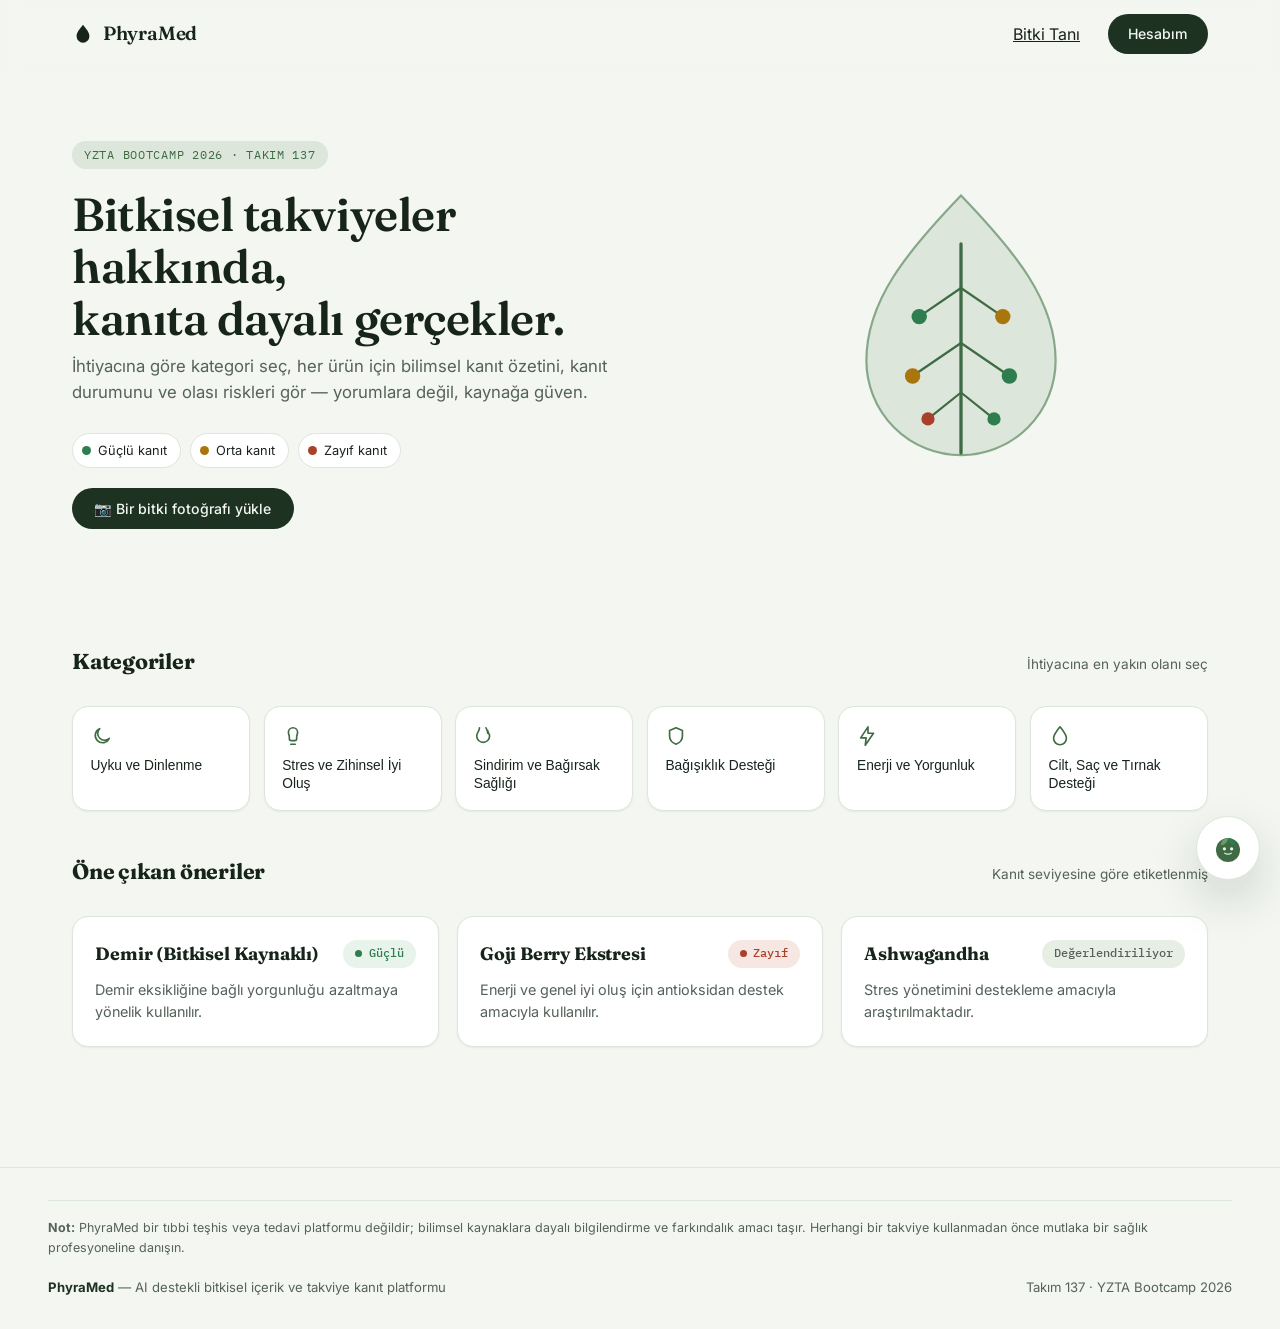
==== index.html @ 77bc9bb5 "Add files via upload" ====
<!doctype html>
<html lang="tr">
<head>
  <meta charset="UTF-8" />
  <meta name="viewport" content="width=device-width, initial-scale=1.0" />
  <meta name="description" content="PhyraMed — bitkisel takviyeler için bilimsel kanıt özeti, kanıt durumu ve risk bilgisiyle güvenilir öneriler." />
  <title>PhyraMed — Kanıta Dayalı Bitkisel Takviye Rehberi</title>
  <link rel="icon" href="data:image/svg+xml,%3Csvg xmlns='http://www.w3.org/2000/svg' viewBox='0 0 24 24'%3E%3Cpath fill='%2329442E' d='M12 2C8 7 5 10.5 5 14.5A7 7 0 0 0 19 14.5C19 10.5 16 7 12 2z'/%3E%3C/svg%3E" />
  <link rel="preconnect" href="https://fonts.googleapis.com" />
  <link href="https://fonts.googleapis.com/css2?family=Fraunces:opsz,wght@9..144,500;9..144,600;9..144,700&family=Inter:wght@400;500;600&family=IBM+Plex+Mono:wght@400;500&display=swap" rel="stylesheet" />
  <link rel="stylesheet" href="css/style.css" />
  <script src="js/data.js" defer></script>
  <script src="js/api.js" defer></script>
  <script src="js/main.js" defer></script>
</head>
<body data-home="index.html" data-profil="pages/profil.html" data-tani="pages/gorsel-tanima.html">

  <!-- İçerik js/main.js tarafından enjekte ediliyor (bkz. navHTML) -->
  <header class="navbar"></header>

  <main class="page">

    <section class="hero">
      <div>
        <span class="eyebrow">YZTA Bootcamp 2026 · Takım 137</span>
        <h1>Bitkisel takviyeler hakkında,<br>kanıta dayalı gerçekler.</h1>
        <p class="lede">
          İhtiyacına göre kategori seç, her ürün için bilimsel kanıt özetini,
          kanıt durumunu ve olası riskleri gör — yorumlara değil, kaynağa güven.
        </p>
        <div class="legend" aria-label="Kanıt seviyesi açıklaması">
          <span class="legend-chip"><span class="legend-dot" style="background:var(--evidence-strong)"></span>Güçlü kanıt</span>
          <span class="legend-chip"><span class="legend-dot" style="background:var(--evidence-middle)"></span>Orta kanıt</span>
          <span class="legend-chip"><span class="legend-dot" style="background:var(--evidence-weak)"></span>Zayıf kanıt</span>
        </div>
        <p style="margin-top:1.25rem;">
          <a href="pages/gorsel-tanima.html" class="btn-primary" style="display:inline-flex;text-decoration:none;">
            📷 Bir bitki fotoğrafı yükle
          </a>
        </p>
      </div>

      <div class="hero-art" aria-hidden="true">
        <!-- İmza görsel: yaprak + moleküler damar deseni -->
        <svg viewBox="0 0 320 320" fill="none">
          <path d="M160 26C110 78 74 122 74 176a86 86 0 0 0 172 0c0-54-36-98-86-150z"
                fill="var(--forest-100)" stroke="var(--forest-300)" stroke-width="2"/>
          <path d="M160 70v190" stroke="var(--forest-500)" stroke-width="3" stroke-linecap="round"/>
          <path d="M160 110l-38 26M160 110l38 26M160 160l-44 30M160 160l44 30M160 205l-30 24M160 205l30 24"
                stroke="var(--forest-500)" stroke-width="2" stroke-linecap="round"/>
          <circle cx="122" cy="136" r="7" fill="var(--evidence-strong)"/>
          <circle cx="198" cy="136" r="7" fill="var(--evidence-middle)"/>
          <circle cx="116" cy="190" r="7" fill="var(--evidence-middle)"/>
          <circle cx="204" cy="190" r="7" fill="var(--evidence-strong)"/>
          <circle cx="130" cy="229" r="6" fill="var(--evidence-weak)"/>
          <circle cx="190" cy="229" r="6" fill="var(--evidence-strong)"/>
        </svg>
      </div>
    </section>

    <section class="section">
      <div class="section-head">
        <h2>Kategoriler</h2>
        <span class="hint">İhtiyacına en yakın olanı seç</span>
      </div>
      <div class="grid categories" id="category-grid"></div>
    </section>

    <section class="section">
      <div class="section-head">
        <h2>Öne çıkan öneriler</h2>
        <span class="hint">Kanıt seviyesine göre etiketlenmiş</span>
      </div>
      <div class="grid products" id="product-grid"></div>
    </section>

  </main>

  <footer class="site-footer"></footer>

  <div class="chatbot-wrap"></div>

  <script>
    // data.js ve main.js "defer" ile <head>'te yüklendiği için parser
    // burayı okuduğu an henüz çalışmamış olabilirler — DOMContentLoaded'ı
    // bekleyerek her ikisinin de hazır olduğundan emin oluyoruz.
    document.addEventListener("DOMContentLoaded", () => {
      const catGrid = document.getElementById("category-grid");
      const prodGrid = document.getElementById("product-grid");

      // 1) Önce iskelet (skeleton) göster — fetch() süresince kullanıcı boş
      //    ekran değil, bu placeholder'ları görecek.
      PhyraMed.renderSkeletons(catGrid, 6, "skeleton-category");
      PhyraMed.renderSkeletons(prodGrid, 2, "skeleton-product");

      // 2) Gerçek API'yi dene; ulaşılamazsa PhyraMed.fetchCategories/
      //    fetchProducts (js/api.js) otomatik olarak mock veriye döner —
      //    bu yüzden burada ayrıca try/catch veya setTimeout yok.
      init();

      async function init() {
        const categories = await PhyraMed.fetchCategories();
        let activeCategory = null;

        catGrid.innerHTML = "";
        categories.forEach((c) => {
          const btn = document.createElement("button");
          btn.className = "card category";
          btn.dataset.categoryId = c.id;
          btn.innerHTML = `
            <svg width="22" height="22" viewBox="0 0 24 24" fill="none" stroke="currentColor" stroke-width="1.8" stroke-linecap="round" stroke-linejoin="round">${c.icon}</svg>
            <span>${PhyraMed.escapeHTML(c.name)}</span>
          `;
          btn.addEventListener("click", () => {
            // Aynı kategoriye tekrar tıklanırsa filtreyi kaldır (tümünü göster).
            activeCategory = activeCategory === c.id ? null : c.id;
            [...catGrid.children].forEach((el) =>
              el.classList.toggle("active", Number(el.dataset.categoryId) === activeCategory)
            );
            renderProducts(activeCategory);
          });
          catGrid.appendChild(btn);
        });

        renderProducts(null);

        async function renderProducts(categoryId) {
          PhyraMed.renderSkeletons(prodGrid, 2, "skeleton-product");
          const list = await PhyraMed.fetchProducts(categoryId);

          prodGrid.innerHTML = "";

          if (list.length === 0) {
            prodGrid.innerHTML = `
              <p style="grid-column:1/-1;color:var(--muted);font-size:0.9rem;">
                Bu kategoride henüz ürün eklenmedi. Veri ekibi çalışmalarını sürdürüyor.
              </p>
            `;
            return;
          }

          list.forEach((p) => {
            const a = document.createElement("a");
            a.className = "card product";
            a.href = `pages/urun.html?id=${encodeURIComponent(p.id)}`;
            a.innerHTML = `
              <div class="card-top">
                <h3>${PhyraMed.escapeHTML(p.name)}</h3>
                <span class="evidence-badge evidence-${PhyraMed.escapeHTML(PhyraMed.evidenceClassName(p.evidence_level))}">${PhyraMed.escapeHTML(PhyraMed.evidenceBadgeText(p.evidence_level))}</span>
              </div>
              <p class="desc">${PhyraMed.escapeHTML(p.usage_purpose)}</p>
            `;
            prodGrid.appendChild(a);
          });
        }
      }
    });
  </script>
</body>
</html>
---- css/style.css ----
/* =========================================================
   PhyraMed — Tasarım Sistemi
   Tek kaynak: renkleri/fontları değiştirmek istersen sadece
   buradaki :root değişkenlerini güncelle.
   ========================================================= */
:root {
  /* Zemin: soğuk, hafif yeşile çalan kağıt tonu */
  --paper: #F3F6F1;
  --paper-dim: #E7EEE3;
  --surface: #FFFFFF;

  /* Marka yeşili — koyudan açığa */
  --forest-900: #16241A;
  --forest-800: #1E3222;
  --forest-700: #29442E;
  --forest-500: #3F6B44;
  --forest-300: #86A788;
  --forest-100: #DCE6DA;

  --ink: #1A211B;
  --muted: #55625A;

  /* Kanıt seviyesi kodlaması — sitenin bilimsel omurgası */
  --evidence-strong: #2E7D4F;
  --evidence-strong-bg: #E7F3EB;
  --evidence-middle: #A9760E;
  --evidence-middle-bg: #FBF1DD;
  --evidence-weak: #A8402B;
  --evidence-weak-bg: #F7E7E3;

  --font-display: "Fraunces", "Source Serif 4", Georgia, serif;
  --font-body: "Inter", system-ui, sans-serif;
  --font-mono: "IBM Plex Mono", monospace;

  --radius-card: 1rem;
  --radius-sm: 0.6rem;
  --shadow-sm: 0 1px 2px rgba(22, 36, 26, 0.06);
  --shadow-md: 0 8px 24px rgba(22, 36, 26, 0.08);
  --shadow-lg: 0 20px 48px rgba(22, 36, 26, 0.16);
}

* { box-sizing: border-box; }
html { scroll-behavior: smooth; }

body {
  margin: 0;
  background: var(--paper);
  color: var(--ink);
  font-family: var(--font-body);
  line-height: 1.55;
  -webkit-font-smoothing: antialiased;
}

h1, h2, h3 { font-family: var(--font-display); margin: 0 0 0.5rem; letter-spacing: -0.01em; }
p { margin: 0 0 1rem; color: var(--muted); }
a { color: inherit; }

:focus-visible {
  outline: 2px solid var(--forest-500);
  outline-offset: 3px;
  border-radius: 4px;
}

@media (prefers-reduced-motion: reduce) {
  html { scroll-behavior: auto; }
  *, *::before, *::after {
    animation-duration: 0.01ms !important;
    transition-duration: 0.01ms !important;
  }
}

.container { max-width: 74rem; margin: 0 auto; padding: 0 1.5rem; }

/* ---------- Navbar ---------- */
.navbar {
  position: sticky;
  top: 0;
  z-index: 40;
  background: rgba(243, 246, 241, 0.85);
  backdrop-filter: blur(10px);
  border-bottom: 1px solid transparent;
  transition: border-color 0.25s ease, box-shadow 0.25s ease;
}
.navbar.scrolled {
  border-bottom-color: var(--forest-100);
  box-shadow: var(--shadow-sm);
}
.navbar-inner {
  max-width: 74rem;
  margin: 0 auto;
  padding: 0 1.5rem;
  height: 4.25rem;
  display: flex;
  align-items: center;
  justify-content: space-between;
}
.brand {
  display: flex;
  align-items: center;
  gap: 0.55rem;
  font-family: var(--font-display);
  font-weight: 600;
  font-size: 1.2rem;
  color: var(--forest-900);
  text-decoration: none;
  letter-spacing: -0.01em;
}
.brand svg { flex-shrink: 0; }
.nav-links { display: none; align-items: center; gap: 1.75rem; }
.nav-cta {
  background: var(--forest-800);
  color: var(--paper) !important;
  padding: 0.55rem 1.25rem;
  border-radius: 999px;
  font-size: 0.88rem;
  font-weight: 500;
  text-decoration: none;
  transition: background 0.15s ease, transform 0.15s ease;
}
.nav-cta:hover { background: var(--forest-900); transform: translateY(-1px); }
.menu-btn { display: inline-flex; background: none; border: none; cursor: pointer; padding: 0.5rem; color: var(--forest-900); }
.mobile-menu { display: none; flex-direction: column; gap: 0.25rem; padding: 0 1.5rem 1rem; border-top: 1px solid var(--forest-100); }
.mobile-menu.open { display: flex; padding-top: 0.75rem; }
.mobile-menu a { padding: 0.6rem 0; font-size: 0.92rem; font-weight: 500; color: var(--forest-700); text-decoration: none; }

@media (min-width: 640px) {
  .nav-links { display: flex; }
  .menu-btn { display: none; }
}

/* ---------- Hero ---------- */
main.page { padding: 0 0 4rem; max-width: 74rem; margin: 0 auto; }
.hero {
  display: grid;
  grid-template-columns: 1fr;
  gap: 2.5rem;
  align-items: center;
  padding: 3rem 1.5rem 2.5rem;
}
@media (min-width: 900px) {
  .hero { grid-template-columns: 1.1fr 0.9fr; padding: 4.5rem 1.5rem 3.5rem; }
}
.eyebrow {
  display: inline-flex;
  align-items: center;
  gap: 0.5rem;
  font-family: var(--font-mono);
  font-size: 0.75rem;
  letter-spacing: 0.06em;
  text-transform: uppercase;
  color: var(--forest-500);
  background: var(--forest-100);
  padding: 0.3rem 0.75rem;
  border-radius: 999px;
  margin-bottom: 1.25rem;
}
.hero h1 {
  font-size: 2.1rem;
  line-height: 1.12;
  color: var(--forest-900);
  font-weight: 600;
}
@media (min-width: 640px) { .hero h1 { font-size: 2.9rem; } }
.hero .lede { font-size: 1.05rem; max-width: 34rem; }
.hero-art { display: flex; justify-content: center; }
.hero-art svg { width: 100%; max-width: 22rem; height: auto; }

/* Kanıt seviyesi lejantı — hero altında, içeriğe dayalı gerçek bir imza öğesi */
.legend {
  display: flex;
  flex-wrap: wrap;
  gap: 0.6rem;
  margin-top: 1.75rem;
}
.legend-chip {
  display: flex;
  align-items: center;
  gap: 0.45rem;
  font-size: 0.8rem;
  color: var(--ink);
  background: var(--surface);
  border: 1px solid var(--forest-100);
  border-radius: 999px;
  padding: 0.4rem 0.8rem 0.4rem 0.55rem;
}
.legend-dot { width: 0.55rem; height: 0.55rem; border-radius: 999px; flex-shrink: 0; }

/* ---------- Section ---------- */
.section { padding: 2.75rem 1.5rem 0; }
.section-head { display: flex; align-items: baseline; justify-content: space-between; gap: 1rem; margin-bottom: 1.25rem; }
.section-head h2 { font-size: 1.35rem; color: var(--forest-900); }
.section-head .hint { font-size: 0.85rem; color: var(--muted); }

.grid { display: grid; gap: 0.85rem; grid-template-columns: repeat(2, 1fr); }
@media (min-width: 640px) { .grid { grid-template-columns: repeat(3, 1fr); } }
@media (min-width: 1024px) { .grid.categories { grid-template-columns: repeat(6, 1fr); } }
@media (min-width: 1024px) { .grid.products { grid-template-columns: repeat(3, 1fr); gap: 1.1rem; } }

/* ---------- Cards ---------- */
.card {
  display: block;
  text-align: left;
  background: var(--surface);
  border: 1px solid var(--forest-100);
  border-radius: var(--radius-card);
  padding: 1.1rem;
  cursor: pointer;
  text-decoration: none;
  color: inherit;
  box-shadow: var(--shadow-sm);
  transition: box-shadow 0.2s ease, transform 0.2s ease, border-color 0.2s ease;
}
.card:hover { border-color: var(--forest-300); box-shadow: var(--shadow-md); transform: translateY(-2px); }
.card.category { display: flex; flex-direction: column; gap: 0.6rem; align-items: flex-start; }
.card.category svg { color: var(--forest-500); }
.card.category span { font-size: 0.86rem; font-weight: 500; color: var(--forest-900); line-height: 1.3; }
.card.category.active { border-color: var(--forest-500); background: var(--forest-100); box-shadow: var(--shadow-md); }

.card.product { padding: 1.4rem; display: flex; flex-direction: column; gap: 0.7rem; }
.card-top { display: flex; justify-content: space-between; align-items: start; gap: 0.5rem; }
.card-top h3 { font-size: 1.12rem; color: var(--forest-900); margin: 0; }
.card p.desc { font-size: 0.9rem; color: var(--muted); margin: 0; }

.evidence-badge {
  display: inline-flex;
  align-items: center;
  gap: 0.4rem;
  border-radius: 999px;
  padding: 0.28rem 0.75rem;
  font-size: 0.76rem;
  font-family: var(--font-mono);
  font-weight: 500;
  white-space: nowrap;
}
.evidence-badge::before {
  content: "";
  width: 0.45rem; height: 0.45rem; border-radius: 999px; background: currentColor;
}
.evidence-Güçlü { background: var(--evidence-strong-bg); color: var(--evidence-strong); }
.evidence-Orta  { background: var(--evidence-middle-bg); color: var(--evidence-middle); }
.evidence-Zayıf { background: var(--evidence-weak-bg); color: var(--evidence-weak); }
/* Bekliyor / Değerlendirilemedi bilimsel kanıt seviyesi değildir (bkz.
   evidence-classification.md madde 7) — bilinçli olarak nötr gri: */
.evidence-Bekliyor, .evidence-Değerlendirilemedi { background: var(--paper-dim); color: var(--muted); }
.evidence-Bekliyor::before, .evidence-Değerlendirilemedi::before { display: none; }

/* ---------- İskelet (skeleton) yükleyici ----------
   Gerçek API'ye geçince veri gelene kadar boş ekran yerine bunlar görünür. */
.skeleton {
  position: relative;
  overflow: hidden;
  background: var(--forest-100);
  border-color: transparent;
  box-shadow: none;
  pointer-events: none;
}
.skeleton::after {
  content: "";
  position: absolute; inset: 0;
  transform: translateX(-100%);
  background: linear-gradient(90deg, transparent, rgba(255,255,255,0.55), transparent);
  animation: shimmer 1.4s ease-in-out infinite;
}
@keyframes shimmer { 100% { transform: translateX(100%); } }
.skeleton-category { height: 4.4rem; }
.skeleton-product { height: 8.5rem; }
.skeleton-panel { height: 7rem; border-radius: var(--radius-card); }
.skeleton-row { height: 3.5rem; border-radius: var(--radius-card); margin-bottom: 0.55rem; }

/* ---------- Ürün detay (iki kolon) ---------- */
.product-header { padding: 2.5rem 1.5rem 0; max-width: 56rem; margin: 0 auto; }
.back-link {
  display: inline-flex; align-items: center; gap: 0.4rem;
  font-size: 0.88rem; color: var(--muted); text-decoration: none; margin-bottom: 1.75rem;
  transition: color 0.15s ease;
}
.back-link:hover { color: var(--forest-700); }
.product-layout {
  display: grid;
  grid-template-columns: 1fr;
  gap: 1rem;
  max-width: 56rem;
  margin: 1.5rem auto 0;
  padding: 0 1.5rem 3rem;
}
@media (min-width: 800px) { .product-layout { grid-template-columns: 1.6fr 1fr; align-items: start; } }
.panel {
  background: var(--surface);
  border: 1px solid var(--forest-100);
  border-radius: var(--radius-card);
  padding: 1.4rem;
  margin-bottom: 1rem;
  box-shadow: var(--shadow-sm);
}
.panel.risk { background: var(--evidence-weak-bg); border-color: rgba(168, 64, 43, 0.25); }
.panel h2 { font-size: 0.98rem; display: flex; align-items: center; gap: 0.5rem; color: var(--forest-900); }
.panel.risk h2 { color: var(--evidence-weak); }
.panel ul { margin: 0; padding-left: 1.1rem; font-size: 0.9rem; color: var(--muted); }
.panel ul li { margin-bottom: 0.3rem; }
.source-row { display: flex; justify-content: space-between; align-items: center; gap: 0.75rem; font-size: 0.88rem; padding: 0.5rem 0; border-bottom: 1px solid var(--forest-100); }
.source-row:last-child { border-bottom: none; }
.source-tag { font-size: 0.72rem; background: var(--forest-100); color: var(--forest-700); padding: 0.2rem 0.65rem; border-radius: 999px; white-space: nowrap; }

/* ---------- Profil ---------- */
.profile-page { max-width: 42rem; margin: 0 auto; padding: 2.5rem 1.5rem 3rem; }
.avatar {
  width: 4rem; height: 4rem; border-radius: 999px;
  background: linear-gradient(155deg, var(--forest-500), var(--forest-800));
  color: var(--paper);
  display: flex; align-items: center; justify-content: center;
  font-family: var(--font-display); font-size: 1.4rem; font-weight: 600;
  box-shadow: var(--shadow-sm);
}
.profile-head { display: flex; align-items: center; gap: 1.1rem; margin-bottom: 2.25rem; }
.profile-head h1 { font-size: 1.35rem; color: var(--forest-900); margin-bottom: 0.15rem; }
.profile-head .since { font-size: 0.85rem; color: var(--muted); margin: 0; }
.history-item {
  display: flex; justify-content: space-between; align-items: center; gap: 0.75rem;
  background: var(--surface); border: 1px solid var(--forest-100); border-radius: var(--radius-card);
  padding: 0.95rem 1.1rem; margin-bottom: 0.55rem; box-shadow: var(--shadow-sm);
  opacity: 0; transform: translateX(-8px);
  animation: slideIn 0.35s ease forwards;
}
@keyframes slideIn { to { opacity: 1; transform: translateX(0); } }
.history-item .query { font-size: 0.92rem; font-weight: 500; margin: 0; color: var(--ink); }
.history-item .cat { font-size: 0.78rem; color: var(--muted); margin: 0.1rem 0 0; }
.history-item .date { font-size: 0.78rem; color: var(--muted); font-family: var(--font-mono); flex-shrink: 0; }

/* ---------- Görsel tanıma (SCRUM-37) ---------- */
.recognize-page { max-width: 38rem; margin: 0 auto; padding: 2.5rem 1.5rem 3rem; }
.recognize-page h1 { font-size: 1.5rem; color: var(--forest-900); }

.dropzone {
  display: flex;
  flex-direction: column;
  align-items: center;
  justify-content: center;
  border: 2px dashed var(--forest-300);
  border-radius: var(--radius-card);
  background: var(--surface);
  padding: 2.5rem 1.5rem;
  text-align: center;
  cursor: pointer;
  transition: border-color 0.15s ease, background 0.15s ease;
}
.dropzone:hover, .dropzone.dragover { border-color: var(--forest-500); background: var(--forest-100); }
.dropzone svg { color: var(--forest-500); margin-bottom: 0.75rem; }
.dropzone .hint { font-size: 0.8rem; color: var(--muted); margin: 0.35rem 0 0; }
.dropzone input[type="file"] { display: none; }

.preview-wrap { margin-top: 1.25rem; text-align: center; }
.preview-wrap img {
  max-width: 100%; max-height: 20rem; border-radius: var(--radius-card);
  box-shadow: var(--shadow-md); object-fit: cover;
}
.preview-actions { display: flex; gap: 0.6rem; justify-content: center; margin-top: 1rem; }
.btn-primary {
  background: var(--forest-800); color: var(--paper); border: none; border-radius: 999px;
  padding: 0.6rem 1.4rem; font-size: 0.88rem; font-weight: 500; cursor: pointer;
  transition: background 0.15s ease;
}
.btn-primary:hover { background: var(--forest-900); }
.btn-primary:disabled { opacity: 0.6; cursor: not-allowed; }
.btn-ghost {
  background: none; border: 1px solid var(--forest-100); color: var(--forest-700);
  border-radius: 999px; padding: 0.6rem 1.4rem; font-size: 0.88rem; font-weight: 500; cursor: pointer;
}
.btn-ghost:hover { background: var(--forest-100); }

.analyzing { display: flex; align-items: center; gap: 0.6rem; justify-content: center; margin-top: 1rem; color: var(--muted); font-size: 0.88rem; }
.spinner {
  width: 1.1rem; height: 1.1rem; border-radius: 999px;
  border: 2px solid var(--forest-100); border-top-color: var(--forest-500);
  animation: spin 0.7s linear infinite;
}
@keyframes spin { to { transform: rotate(360deg); } }

.result-card {
  margin-top: 1.5rem; background: var(--surface); border: 1px solid var(--forest-100);
  border-radius: var(--radius-card); padding: 1.4rem; box-shadow: var(--shadow-sm);
}
.result-card .confidence {
  font-family: var(--font-mono); font-size: 0.76rem; color: var(--forest-500);
  background: var(--forest-100); border-radius: 999px; padding: 0.2rem 0.65rem;
}

/* ---------- Footer ---------- */
.site-footer {
  border-top: 1px solid var(--forest-100);
  padding: 2rem 1.5rem;
  margin-top: 3.5rem;
}
.footer-inner {
  max-width: 74rem; margin: 0 auto;
  display: flex; flex-wrap: wrap; justify-content: space-between; gap: 1rem;
  font-size: 0.82rem; color: var(--muted);
}
.footer-inner strong { color: var(--forest-800); }

.disclaimer {
  display: flex;
  align-items: flex-start;
  gap: 0.6rem;
  background: var(--forest-100);
  border: 1px solid var(--forest-300);
  border-radius: var(--radius-sm);
  padding: 0.85rem 1rem;
  font-size: 0.82rem;
  color: var(--forest-800);
  margin: 0 0 1rem;
}
.disclaimer svg { flex-shrink: 0; margin-top: 0.1rem; color: var(--forest-700); }
.disclaimer strong { color: var(--forest-900); }
.footer-disclaimer {
  max-width: 74rem; margin: 0 auto 1.25rem;
  font-size: 0.78rem; color: var(--muted);
  border-top: 1px solid var(--forest-100);
  padding-top: 1.1rem;
}

/* =========================================================
   Chatbot karakteri
   ========================================================= */
.chatbot-wrap {
  position: fixed; bottom: 1.25rem; right: 1.25rem; z-index: 50;
  display: flex; flex-direction: column; align-items: flex-end; gap: 0.75rem;
}
.mascot-btn {
  width: 4rem; height: 4rem; border-radius: 999px;
  background: var(--surface);
  border: 1px solid var(--forest-100);
  box-shadow: var(--shadow-lg);
  display: flex; align-items: center; justify-content: center;
  cursor: pointer;
  animation: floatIdle 4s ease-in-out infinite;
  transition: transform 0.15s ease;
}
.mascot-btn:hover { transform: scale(1.08); }
.mascot-btn:active { transform: scale(0.92); }
.mascot-btn.talking { animation: talkBounce 0.5s ease-in-out infinite; }
.mascot-btn.happy { animation: happyPop 0.5s ease; }

@keyframes floatIdle {
  0%, 100% { transform: rotate(0deg) translateY(0); }
  25% { transform: rotate(-4deg) translateY(-2px); }
  75% { transform: rotate(4deg) translateY(-2px); }
}
@keyframes talkBounce {
  0%, 100% { transform: rotate(0deg) scale(1); }
  50% { transform: rotate(-5deg) scale(1.05); }
}
@keyframes happyPop {
  0% { transform: scale(1); }
  50% { transform: scale(1.18); }
  100% { transform: scale(1); }
}
.talking .mascot-mouth { animation: mouthMove 0.5s ease-in-out infinite; }
@keyframes mouthMove {
  0%, 100% { transform: scaleY(1); }
  50% { transform: scaleY(1.6) translateY(2px); }
}

.chat-panel {
  width: min(24rem, 90vw); height: 27rem;
  background: var(--surface);
  border-radius: var(--radius-card);
  box-shadow: var(--shadow-lg);
  border: 1px solid var(--forest-100);
  display: none; flex-direction: column; overflow: hidden;
}
.chat-panel.open { display: flex; animation: panelIn 0.18s ease; }
@keyframes panelIn {
  from { opacity: 0; transform: translateY(16px) scale(0.96); }
  to { opacity: 1; transform: translateY(0) scale(1); }
}
.chat-header {
  background: var(--forest-800); color: var(--paper);
  padding: 0.85rem 1.1rem; display: flex; justify-content: space-between; align-items: center;
  font-family: var(--font-display); font-weight: 600;
}
.chat-header button { background: none; border: none; color: var(--paper); cursor: pointer; opacity: 0.85; }
.chat-header button:hover { opacity: 1; }
.chat-body { flex: 1; overflow-y: auto; overflow-anchor: none; scroll-behavior: smooth; padding: 0.85rem; background: var(--paper-dim); display: flex; flex-direction: column; gap: 0.5rem; }
.bubble { max-width: 82%; padding: 0.55rem 0.8rem; border-radius: 1rem; font-size: 0.85rem; }
.bubble.bot { background: var(--surface); border: 1px solid var(--forest-100); align-self: flex-start; }
.bubble.user { background: var(--forest-800); color: var(--paper); align-self: flex-end; }
.quick-replies { display: flex; gap: 0.5rem; padding: 0 0.85rem 0.6rem; overflow-x: auto; }
.quick-replies button {
  flex-shrink: 0; font-size: 0.75rem; padding: 0.4rem 0.8rem; border-radius: 999px;
  border: 1px solid var(--forest-100); background: var(--surface); color: var(--forest-700); cursor: pointer;
  transition: background 0.15s ease;
}
.quick-replies button:hover { background: var(--forest-100); }
.chat-form { display: flex; gap: 0.5rem; padding: 0.85rem; border-top: 1px solid var(--forest-100); }
.chat-form input {
  flex: 1; font-size: 0.85rem; padding: 0.55rem 1rem; border-radius: 999px;
  border: 1px solid var(--forest-100); background: var(--paper);
}
.chat-form input:focus { outline: none; border-color: var(--forest-300); }
.chat-form button {
  background: var(--forest-800); color: var(--paper); border: none; border-radius: 999px;
  width: 2.4rem; height: 2.4rem; cursor: pointer; display: flex; align-items: center; justify-content: center;
  transition: background 0.15s ease;
}
.chat-form button:hover { background: var(--forest-900); }
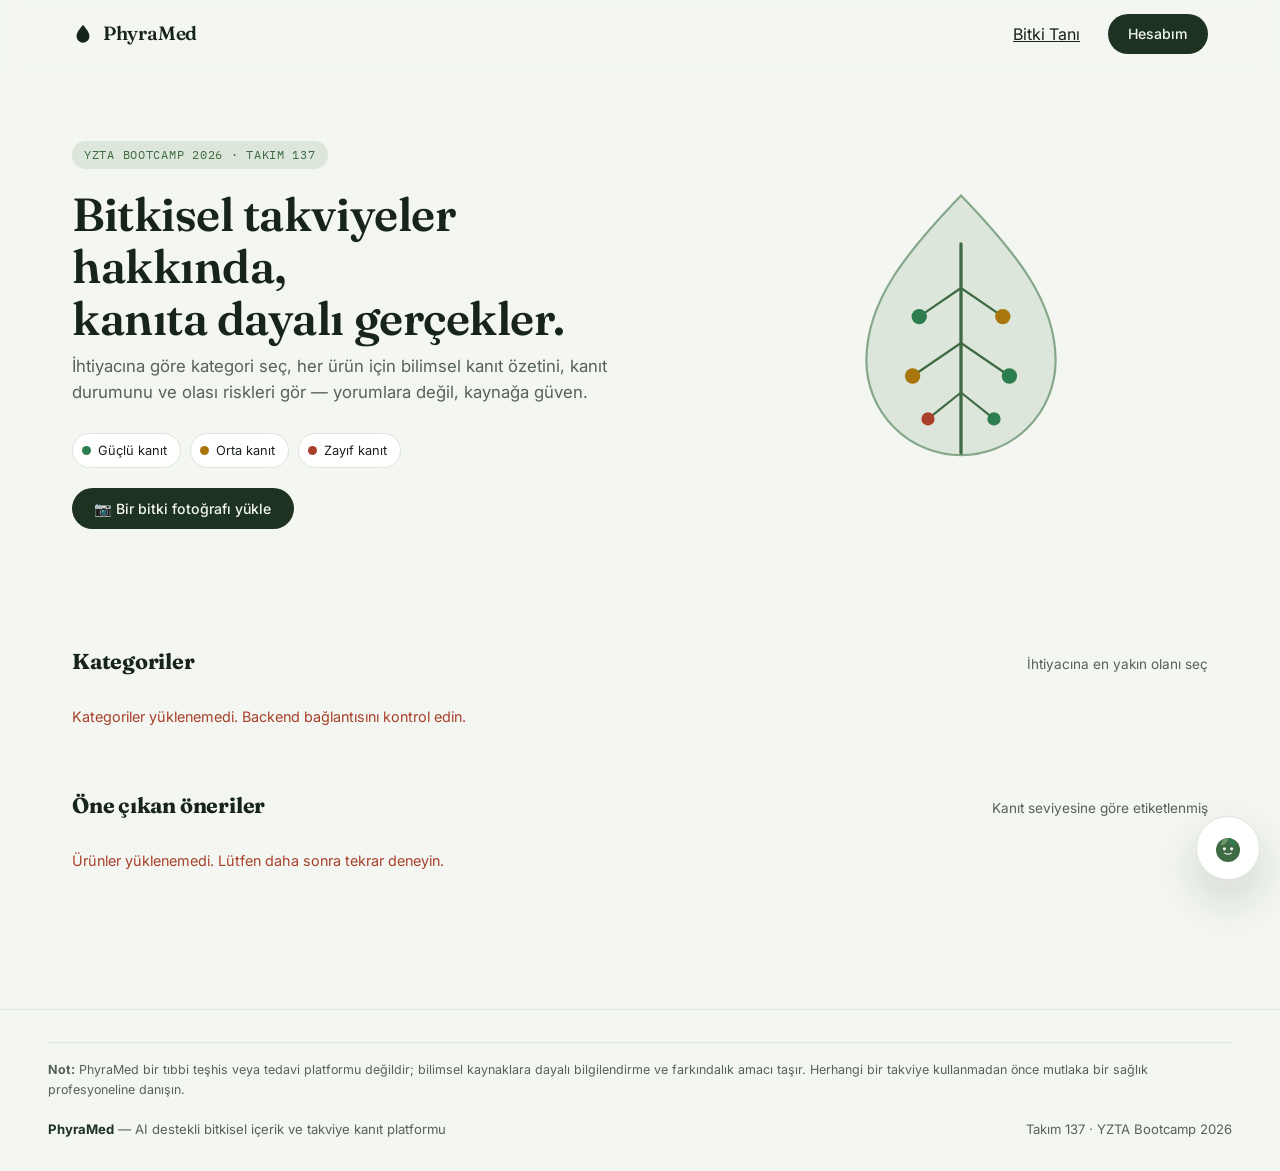
==== commit 3c266e0c: "Ana sayfa ve ürün detayını gerçek API'ye bağla" ====
--- a/index.html
+++ b/index.html
@@ -10,7 +10,6 @@
   <link href="https://fonts.googleapis.com/css2?family=Fraunces:opsz,wght@9..144,500;9..144,600;9..144,700&family=Inter:wght@400;500;600&family=IBM+Plex+Mono:wght@400;500&display=swap" rel="stylesheet" />
   <link rel="stylesheet" href="css/style.css" />
   <script src="js/data.js" defer></script>
-  <script src="js/api.js" defer></script>
   <script src="js/main.js" defer></script>
 </head>
 <body data-home="index.html" data-profil="pages/profil.html" data-tani="pages/gorsel-tanima.html">
@@ -80,81 +79,213 @@
 
   <div class="chatbot-wrap"></div>
 
-  <script>
-    // data.js ve main.js "defer" ile <head>'te yüklendiği için parser
-    // burayı okuduğu an henüz çalışmamış olabilirler — DOMContentLoaded'ı
-    // bekleyerek her ikisinin de hazır olduğundan emin oluyoruz.
-    document.addEventListener("DOMContentLoaded", () => {
-      const catGrid = document.getElementById("category-grid");
-      const prodGrid = document.getElementById("product-grid");
-
-      // 1) Önce iskelet (skeleton) göster — fetch() süresince kullanıcı boş
-      //    ekran değil, bu placeholder'ları görecek.
-      PhyraMed.renderSkeletons(catGrid, 6, "skeleton-category");
-      PhyraMed.renderSkeletons(prodGrid, 2, "skeleton-product");
-
-      // 2) Gerçek API'yi dene; ulaşılamazsa PhyraMed.fetchCategories/
-      //    fetchProducts (js/api.js) otomatik olarak mock veriye döner —
-      //    bu yüzden burada ayrıca try/catch veya setTimeout yok.
-      init();
-
-      async function init() {
-        const categories = await PhyraMed.fetchCategories();
-        let activeCategory = null;
-
-        catGrid.innerHTML = "";
-        categories.forEach((c) => {
-          const btn = document.createElement("button");
-          btn.className = "card category";
-          btn.dataset.categoryId = c.id;
-          btn.innerHTML = `
-            <svg width="22" height="22" viewBox="0 0 24 24" fill="none" stroke="currentColor" stroke-width="1.8" stroke-linecap="round" stroke-linejoin="round">${c.icon}</svg>
-            <span>${PhyraMed.escapeHTML(c.name)}</span>
-          `;
-          btn.addEventListener("click", () => {
-            // Aynı kategoriye tekrar tıklanırsa filtreyi kaldır (tümünü göster).
-            activeCategory = activeCategory === c.id ? null : c.id;
-            [...catGrid.children].forEach((el) =>
-              el.classList.toggle("active", Number(el.dataset.categoryId) === activeCategory)
+<script>
+  document.addEventListener("DOMContentLoaded", async () => {
+    const catGrid = document.getElementById("category-grid");
+    const prodGrid = document.getElementById("product-grid");
+
+    const API_BASE_URL =
+      PhyraMed.API_BASE_URL || "http://127.0.0.1:8000";
+
+    const CATEGORY_ORDER = [
+      "Uyku ve Dinlenme",
+      "Stres ve Zihinsel İyi Oluş",
+      "Sindirim ve Bağırsak Sağlığı",
+      "Bağışıklık Desteği",
+      "Enerji ve Yorgunluk",
+      "Cilt, Saç ve Tırnak Desteği",
+    ];
+
+    let categories = [];
+    let products = [];
+    let activeCategory = null;
+
+    PhyraMed.renderSkeletons(catGrid, 6, "skeleton-category");
+    PhyraMed.renderSkeletons(prodGrid, 6, "skeleton-product");
+
+    try {
+      const [categoryResponse, productResponse] = await Promise.all([
+        fetch(`${API_BASE_URL}/category/`),
+        fetch(`${API_BASE_URL}/products/`),
+      ]);
+
+      if (!categoryResponse.ok) {
+        throw new Error(
+          `Kategori isteği başarısız: ${categoryResponse.status}`
+        );
+      }
+
+      if (!productResponse.ok) {
+        throw new Error(
+          `Ürün isteği başarısız: ${productResponse.status}`
+        );
+      }
+
+      categories = await categoryResponse.json();
+      products = await productResponse.json();
+
+      categories.sort((a, b) => {
+        const aIndex = CATEGORY_ORDER.indexOf(a.name);
+        const bIndex = CATEGORY_ORDER.indexOf(b.name);
+
+        return aIndex - bIndex;
+      });
+
+      renderCategories();
+      renderProducts(null);
+    } catch (error) {
+      console.error("Ana sayfa verileri yüklenemedi:", error);
+      renderLoadError();
+    }
+
+    function renderCategories() {
+      catGrid.innerHTML = "";
+
+      categories.forEach((category) => {
+        const categoryDesign = PhyraMed.CATEGORIES.find(
+          (item) => item.name === category.name
+        );
+
+        const icon =
+          categoryDesign?.icon ||
+          '<path d="M12 2C8 7 5 10.5 5 14.5A7 7 0 0 0 19 14.5C19 10.5 16 7 12 2z"/>';
+
+        const button = document.createElement("button");
+
+        button.className = "card category";
+        button.dataset.categoryId = category.id;
+
+        button.innerHTML = `
+          <svg
+            width="22"
+            height="22"
+            viewBox="0 0 24 24"
+            fill="none"
+            stroke="currentColor"
+            stroke-width="1.8"
+            stroke-linecap="round"
+            stroke-linejoin="round"
+          >
+            ${icon}
+          </svg>
+
+          <span>
+            ${PhyraMed.escapeHTML(category.name)}
+          </span>
+        `;
+
+        button.addEventListener("click", () => {
+          activeCategory =
+            activeCategory === category.id
+              ? null
+              : category.id;
+
+          [...catGrid.children].forEach((element) => {
+            element.classList.toggle(
+              "active",
+              Number(element.dataset.categoryId) === activeCategory
             );
-            renderProducts(activeCategory);
           });
-          catGrid.appendChild(btn);
+
+          renderProducts(activeCategory);
         });
 
-        renderProducts(null);
-
-        async function renderProducts(categoryId) {
-          PhyraMed.renderSkeletons(prodGrid, 2, "skeleton-product");
-          const list = await PhyraMed.fetchProducts(categoryId);
-
-          prodGrid.innerHTML = "";
-
-          if (list.length === 0) {
-            prodGrid.innerHTML = `
-              <p style="grid-column:1/-1;color:var(--muted);font-size:0.9rem;">
-                Bu kategoride henüz ürün eklenmedi. Veri ekibi çalışmalarını sürdürüyor.
-              </p>
-            `;
-            return;
-          }
-
-          list.forEach((p) => {
-            const a = document.createElement("a");
-            a.className = "card product";
-            a.href = `pages/urun.html?id=${encodeURIComponent(p.id)}`;
-            a.innerHTML = `
-              <div class="card-top">
-                <h3>${PhyraMed.escapeHTML(p.name)}</h3>
-                <span class="evidence-badge evidence-${PhyraMed.escapeHTML(PhyraMed.evidenceClassName(p.evidence_level))}">${PhyraMed.escapeHTML(PhyraMed.evidenceBadgeText(p.evidence_level))}</span>
-              </div>
-              <p class="desc">${PhyraMed.escapeHTML(p.usage_purpose)}</p>
-            `;
-            prodGrid.appendChild(a);
-          });
-        }
+        catGrid.appendChild(button);
+      });
+    }
+
+    function renderProducts(categoryId) {
+      const filteredProducts = categoryId
+        ? products.filter(
+            (product) => product.category_id === categoryId
+          )
+        : products;
+
+      prodGrid.innerHTML = "";
+
+      if (filteredProducts.length === 0) {
+        prodGrid.innerHTML = `
+          <p
+            style="
+              grid-column:1/-1;
+              color:var(--muted);
+              font-size:0.9rem;
+            "
+          >
+            Bu kategoride henüz kayıtlı ürün bulunmuyor.
+          </p>
+        `;
+
+        return;
       }
-    });
+
+      filteredProducts.forEach((product) => {
+        const evidenceLevel =
+          product.evidence_level || "Bekliyor";
+
+        const evidenceText =
+          PhyraMed.evidenceBadgeText(evidenceLevel);
+
+        const link = document.createElement("a");
+
+        link.className = "card product";
+        link.href =
+          `pages/urun.html?id=${encodeURIComponent(product.id)}`;
+
+        link.innerHTML = `
+          <div class="card-top">
+            <h3>
+              ${PhyraMed.escapeHTML(product.name)}
+            </h3>
+
+            <span
+              class="
+                evidence-badge
+                evidence-${PhyraMed.escapeHTML(evidenceLevel)}
+              "
+            >
+              ${PhyraMed.escapeHTML(evidenceText)}
+            </span>
+          </div>
+
+          <p class="desc">
+            ${PhyraMed.escapeHTML(
+              product.usage_purpose ||
+              "Kullanım amacı bilgisi henüz eklenmedi."
+            )}
+          </p>
+        `;
+
+        prodGrid.appendChild(link);
+      });
+    }
+
+    function renderLoadError() {
+      catGrid.innerHTML = `
+        <p
+          style="
+            grid-column:1/-1;
+            color:var(--evidence-weak);
+            font-size:0.9rem;
+          "
+        >
+          Kategoriler yüklenemedi. Backend bağlantısını kontrol edin.
+        </p>
+      `;
+
+      prodGrid.innerHTML = `
+        <p
+          style="
+            grid-column:1/-1;
+            color:var(--evidence-weak);
+            font-size:0.9rem;
+          "
+        >
+          Ürünler yüklenemedi. Lütfen daha sonra tekrar deneyin.
+        </p>
+      `;
+    }
+  });
   </script>
 </body>
 </html>
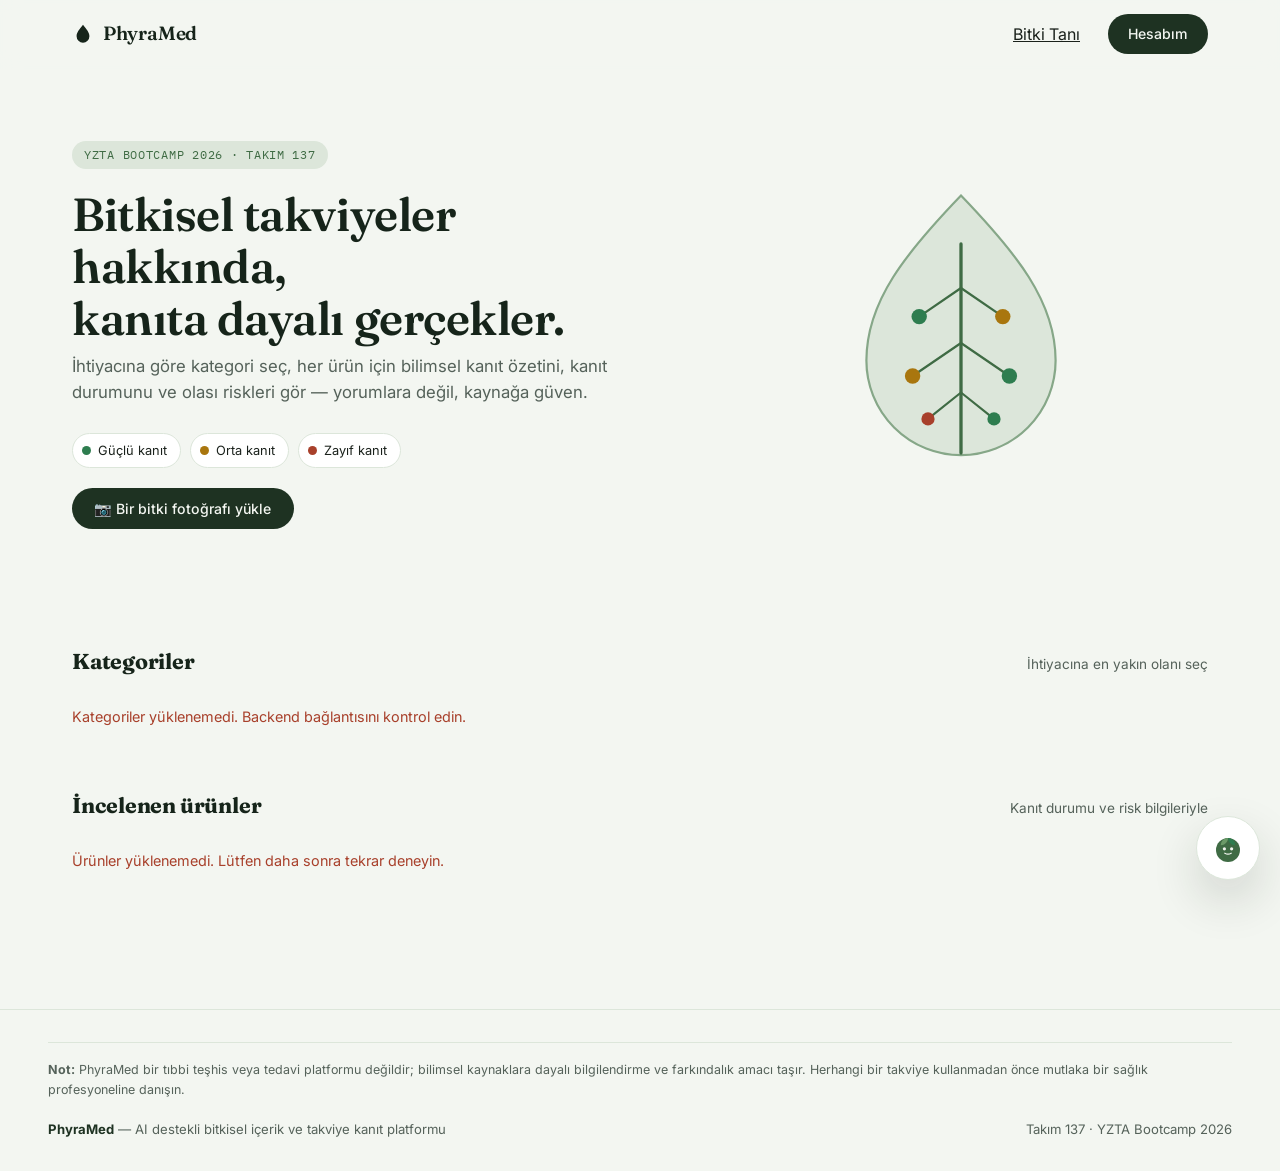
==== commit 38ff883a: "Chatbot güvenliğini ve sağlık terminolojisini iyileştir" ====
--- a/index.html
+++ b/index.html
@@ -3,7 +3,7 @@
 <head>
   <meta charset="UTF-8" />
   <meta name="viewport" content="width=device-width, initial-scale=1.0" />
-  <meta name="description" content="PhyraMed — bitkisel takviyeler için bilimsel kanıt özeti, kanıt durumu ve risk bilgisiyle güvenilir öneriler." />
+  <meta name="description" content="PhyraMed — bitkisel takviyeler için bilimsel kanıt özeti, kanıt durumu ve risk bilgisiyle güvenilir bilgiler." />
   <title>PhyraMed — Kanıta Dayalı Bitkisel Takviye Rehberi</title>
   <link rel="icon" href="data:image/svg+xml,%3Csvg xmlns='http://www.w3.org/2000/svg' viewBox='0 0 24 24'%3E%3Cpath fill='%2329442E' d='M12 2C8 7 5 10.5 5 14.5A7 7 0 0 0 19 14.5C19 10.5 16 7 12 2z'/%3E%3C/svg%3E" />
   <link rel="preconnect" href="https://fonts.googleapis.com" />
@@ -67,8 +67,8 @@
 
     <section class="section">
       <div class="section-head">
-        <h2>Öne çıkan öneriler</h2>
-        <span class="hint">Kanıt seviyesine göre etiketlenmiş</span>
+        <h2>İncelenen ürünler</h2>
+        <span class="hint">Kanıt durumu ve risk bilgileriyle</span>
       </div>
       <div class="grid products" id="product-grid"></div>
     </section>
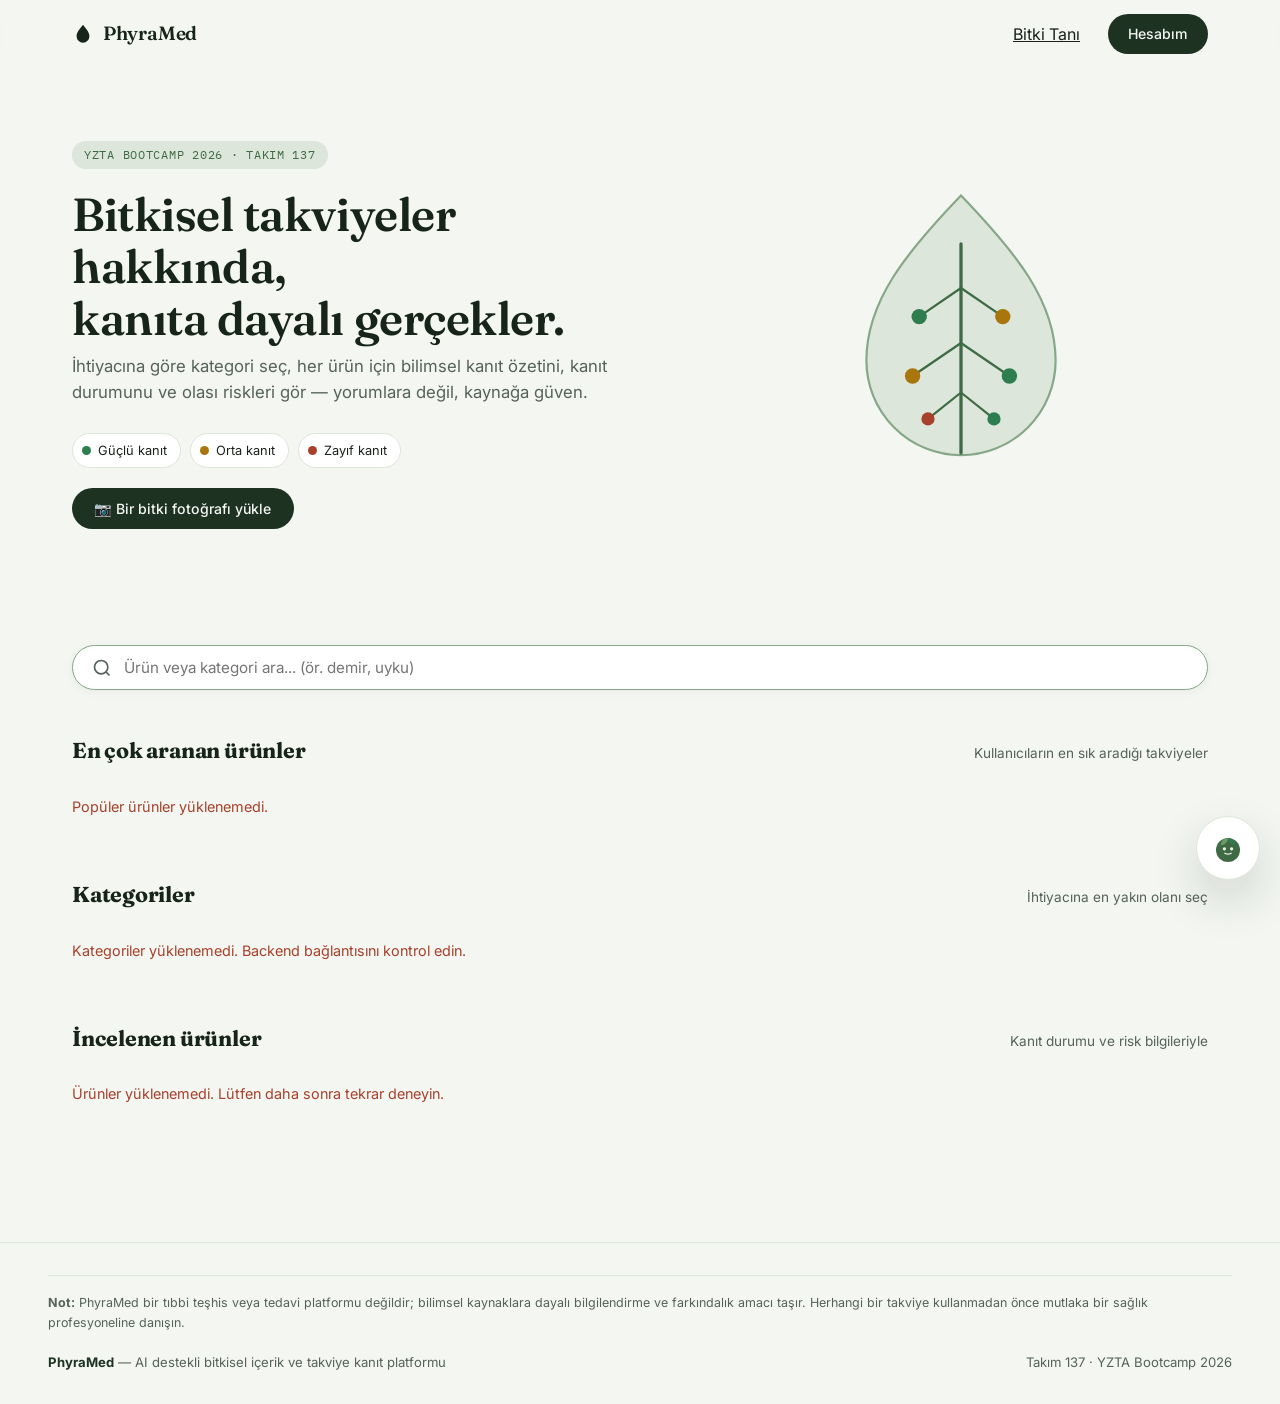
==== commit b11a3a34: "Frontend eksiklikleri giderildi - Yorum sekmeleri eklendi" ====
--- a/index.html
+++ b/index.html
@@ -57,6 +57,31 @@
       </div>
     </section>
 
+    <section class="section search-section">
+      <div class="search-bar-wrap">
+        <svg width="20" height="20" viewBox="0 0 24 24" fill="none" stroke="currentColor" stroke-width="2">
+          <circle cx="11" cy="11" r="8"/><path d="m21 21-4.3-4.3"/>
+        </svg>
+        <input
+          type="text"
+          id="search-input"
+          class="search-input"
+          placeholder="Ürün veya kategori ara... (ör. demir, uyku)"
+          autocomplete="off"
+        />
+        <button type="button" id="search-clear" class="search-clear" style="display:none;" aria-label="Aramayı temizle">✕</button>
+      </div>
+      <div id="search-results" class="search-results" style="display:none;"></div>
+    </section>
+
+    <section class="section" id="popular-section">
+      <div class="section-head">
+        <h2>En çok aranan ürünler</h2>
+        <span class="hint">Kullanıcıların en sık aradığı takviyeler</span>
+      </div>
+      <div class="grid popular-products" id="popular-grid"></div>
+    </section>
+
     <section class="section">
       <div class="section-head">
         <h2>Kategoriler</h2>
@@ -103,36 +128,65 @@
     PhyraMed.renderSkeletons(catGrid, 6, "skeleton-category");
     PhyraMed.renderSkeletons(prodGrid, 6, "skeleton-product");
 
+    const popGrid = document.getElementById("popular-grid");
+    PhyraMed.renderSkeletons(popGrid, 4, "skeleton-product");
+
     try {
-      const [categoryResponse, productResponse] = await Promise.all([
+      const [categoryResponse, productResponse, popularResponse] = await Promise.all([
         fetch(`${API_BASE_URL}/category/`),
         fetch(`${API_BASE_URL}/products/`),
+        fetch(`${API_BASE_URL}/products/popular?limit=4`),
       ]);
 
-      if (!categoryResponse.ok) {
-        throw new Error(
-          `Kategori isteği başarısız: ${categoryResponse.status}`
-        );
-      }
-
-      if (!productResponse.ok) {
-        throw new Error(
-          `Ürün isteği başarısız: ${productResponse.status}`
-        );
-      }
+      if (!categoryResponse.ok) throw new Error(`Kategori isteği başarısız: ${categoryResponse.status}`);
+      if (!productResponse.ok) throw new Error(`Ürün isteği başarısız: ${productResponse.status}`);
+      if (!popularResponse.ok) throw new Error(`Popüler ürün isteği başarısız: ${popularResponse.status}`);   // <-- YENİ
 
       categories = await categoryResponse.json();
       products = await productResponse.json();
+      const popularProducts = await popularResponse.json();
 
       categories.sort((a, b) => {
         const aIndex = CATEGORY_ORDER.indexOf(a.name);
         const bIndex = CATEGORY_ORDER.indexOf(b.name);
-
         return aIndex - bIndex;
       });
-
+const POPULAR_CARD_COLORS = [
+      { bg: "linear-gradient(135deg, #1E3222, #16241A)", text: "#fff" },
+      { bg: "linear-gradient(135deg, #2E7D4F, #1E3222)", text: "#fff" },
+      { bg: "linear-gradient(135deg, #3F6B44, #29442E)", text: "#fff" },
+      { bg: "linear-gradient(135deg, #6B9A68, #3F6B44)", text: "#fff" },
+    ];
+
+    function renderPopularProducts(popularProducts) {
+      popGrid.innerHTML = "";
+
+      if (!popularProducts || popularProducts.length === 0) {
+        popGrid.innerHTML = `<p style="grid-column:1/-1;color:var(--muted);font-size:0.9rem;">Henüz yeterli arama verisi yok.</p>`;
+        return;
+      }
+
+      popularProducts.forEach((product, i) => {
+        const color = POPULAR_CARD_COLORS[i % POPULAR_CARD_COLORS.length];
+        const link = document.createElement("a");
+        link.className = "card popular-card";
+        link.href = `pages/urun.html?id=${encodeURIComponent(product.id)}`;
+        link.style.background = color.bg;
+        link.style.color = color.text;
+        link.innerHTML = `
+          <span class="popular-rank">#${i + 1}</span>
+          <h3>${PhyraMed.escapeHTML(product.name)}</h3>
+          <p class="desc" style="color:inherit;opacity:0.9;">
+            ${PhyraMed.escapeHTML(product.usage_purpose || "")}
+          </p>
+          <span class="popular-search-count">🔍 ${product.search_count ?? 0} kez arandı</span>
+        `;
+        popGrid.appendChild(link);
+      });
+    }
       renderCategories();
       renderProducts(null);
+      renderPopularProducts(popularProducts);
     } catch (error) {
       console.error("Ana sayfa verileri yüklenemedi:", error);
       renderLoadError();
@@ -274,18 +328,121 @@
       `;
 
       prodGrid.innerHTML = `
-        <p
-          style="
-            grid-column:1/-1;
-            color:var(--evidence-weak);
-            font-size:0.9rem;
-          "
-        >
+        <p style="grid-column:1/-1;color:var(--evidence-weak);font-size:0.9rem;">
           Ürünler yüklenemedi. Lütfen daha sonra tekrar deneyin.
         </p>
       `;
+
+      popGrid.innerHTML = `
+        <p style="grid-column:1/-1;color:var(--evidence-weak);font-size:0.9rem;">
+          Popüler ürünler yüklenemedi.
+        </p>
+      `;
     }
   });
+  // --- Arama çubuğu ---
+    const searchInput = document.getElementById("search-input");
+    const searchResults = document.getElementById("search-results");
+    const searchClear = document.getElementById("search-clear");
+    let searchDebounceTimer = null;
+
+    searchInput.addEventListener("input", () => {
+      const query = searchInput.value.trim();
+      searchClear.style.display = query ? "block" : "none";
+
+      clearTimeout(searchDebounceTimer);
+
+      if (!query) {
+        searchResults.style.display = "none";
+        searchResults.innerHTML = "";
+        return;
+      }
+
+      searchDebounceTimer = setTimeout(() => runSearch(query), 300);
+    });
+
+    searchClear.addEventListener("click", () => {
+      searchInput.value = "";
+      searchClear.style.display = "none";
+      searchResults.style.display = "none";
+      searchResults.innerHTML = "";
+      searchInput.focus();
+    });
+
+    document.addEventListener("click", (e) => {
+      if (!e.target.closest(".search-section")) {
+        searchResults.style.display = "none";
+      }
+    });
+
+    async function runSearch(query) {
+      searchResults.style.display = "block";
+      searchResults.innerHTML = `<p class="search-loading">Aranıyor...</p>`;
+
+      try {
+        const res = await fetch(`${API_BASE_URL}/search/?q=${encodeURIComponent(query)}`);
+        if (!res.ok) throw new Error(`Arama isteği başarısız: ${res.status}`);
+
+        const result = await res.json();
+        renderSearchResults(result);
+      } catch (error) {
+        console.error("Arama başarısız:", error);
+        searchResults.innerHTML = `<p class="search-loading" style="color:var(--evidence-weak);">Arama sırasında bir hata oluştu.</p>`;
+      }
+    }
+
+    function renderSearchResults(result) {
+      const cats = result.categories || [];
+      const prods = result.products || [];
+
+      if (cats.length === 0 && prods.length === 0) {
+        searchResults.innerHTML = `<p class="search-loading">Sonuç bulunamadı.</p>`;
+        return;
+      }
+
+      let html = "";
+
+      if (cats.length > 0) {
+        html += `<div class="search-group-label">Kategoriler</div>`;
+        cats.forEach((cat) => {
+          html += `
+            <a class="search-result-row" data-category-id="${cat.id}">
+              📁 ${PhyraMed.escapeHTML(cat.name)}
+            </a>
+          `;
+        });
+      }
+
+      if (prods.length > 0) {
+        html += `<div class="search-group-label">Ürünler</div>`;
+        prods.forEach((p) => {
+          html += `
+            <a class="search-result-row" href="pages/urun.html?id=${encodeURIComponent(p.id)}">
+              🌿 ${PhyraMed.escapeHTML(p.name)}
+            </a>
+          `;
+        });
+      }
+
+      searchResults.innerHTML = html;
+
+      searchResults.querySelectorAll("[data-category-id]").forEach((el) => {
+        el.addEventListener("click", () => {
+          const catId = Number(el.dataset.categoryId);
+          activeCategory = catId;
+          searchResults.style.display = "none";
+          searchInput.value = "";
+          searchClear.style.display = "none";
+
+          [...catGrid.children].forEach((element) => {
+            element.classList.toggle("active", Number(element.dataset.categoryId) === activeCategory);
+          });
+
+          renderProducts(activeCategory);
+          document.getElementById("product-grid").scrollIntoView({ behavior: "smooth", block: "start" });
+        });
+      });
+    }
   </script>
 </body>
 </html>
--- a/css/style.css
+++ b/css/style.css
@@ -503,3 +503,204 @@
   transition: background 0.15s ease;
 }
 .chat-form button:hover { background: var(--forest-900); }
+
+.search-section {
+  position: relative;
+}
+
+.search-bar-wrap {
+  display: flex;
+  align-items: center;
+  gap: 0.6rem;
+  background: #fff;
+  border: 1px solid var(--forest-300, #ccc);
+  border-radius: 999px;
+  padding: 0.7rem 1.2rem;
+  box-shadow: 0 2px 10px rgba(0,0,0,0.05);
+}
+
+.search-bar-wrap svg { flex-shrink: 0; color: var(--muted); }
+
+.search-input {
+  flex: 1;
+  border: none;
+  outline: none;
+  font-size: 0.95rem;
+  font-family: inherit;
+  background: transparent;
+}
+
+.search-clear {
+  background: none;
+  border: none;
+  cursor: pointer;
+  color: var(--muted);
+  font-size: 1rem;
+}
+
+.search-results {
+  position: absolute;
+  top: calc(100% + 0.4rem);
+  left: 0;
+  right: 0;
+  background: #fff;
+  border: 1px solid var(--forest-300, #ccc);
+  border-radius: 12px;
+  box-shadow: 0 8px 24px rgba(0,0,0,0.1);
+  max-height: 340px;
+  overflow-y: auto;
+  z-index: 30;
+  padding: 0.4rem;
+}
+
+.search-group-label {
+  font-size: 0.75rem;
+  text-transform: uppercase;
+  letter-spacing: 0.04em;
+  color: var(--muted);
+  padding: 0.5rem 0.6rem 0.2rem;
+}
+
+.search-result-row {
+  display: block;
+  padding: 0.55rem 0.6rem;
+  border-radius: 8px;
+  text-decoration: none;
+  color: var(--forest-900, #222);
+  font-size: 0.9rem;
+  cursor: pointer;
+}
+
+.search-result-row:hover { background: var(--forest-100, #f0f4f0); }
+
+.search-loading {
+  padding: 0.8rem;
+  font-size: 0.85rem;
+  color: var(--muted);
+  margin: 0;
+}
+.popular-products {
+  grid-template-columns: repeat(4, 1fr);
+}
+
+.popular-card {
+  display: flex;
+  flex-direction: column;
+  gap: 0.4rem;
+  padding: 1.2rem;
+  border-radius: 14px;
+  text-decoration: none;
+  min-height: 150px;
+  position: relative;
+  transition: transform 0.15s ease;
+  box-shadow: var(--shadow-sm);
+}
+
+.popular-card:hover {
+  transform: translateY(-3px);
+  box-shadow: var(--shadow-md);
+}
+
+.popular-card h3 {
+  margin: 0;
+  font-size: 1.05rem;
+  color: inherit;
+}
+
+.popular-rank {
+  position: absolute;
+  top: 0.7rem;
+  right: 0.9rem;
+  font-size: 0.75rem;
+  font-weight: 600;
+  opacity: 0.8;
+}
+
+.popular-search-count {
+  margin-top: auto;
+  font-size: 0.78rem;
+  opacity: 0.85;
+}
+
+@media (max-width: 900px) {
+  .popular-products { grid-template-columns: repeat(2, 1fr); }
+}
+.comments-panel { margin-top: 1rem; }
+
+.comment-row {
+  border-bottom: 1px solid var(--forest-100, #eee);
+  padding: 0.8rem 0;
+}
+.comment-row:last-child { border-bottom: none; }
+
+.comment-top {
+  display: flex;
+  align-items: center;
+  gap: 0.6rem;
+  font-size: 0.85rem;
+  flex-wrap: wrap;
+}
+
+.comment-stars { color: #e0a80f; }
+.comment-date { color: var(--muted); margin-left: auto; font-size: 0.78rem; }
+
+.comment-text { margin: 0.3rem 0 0; font-size: 0.9rem; color: var(--forest-900, #222); }
+
+.comment-form {
+  display: flex;
+  flex-direction: column;
+  gap: 0.6rem;
+  margin-top: 1.2rem;
+  padding-top: 1rem;
+  border-top: 1px dashed var(--forest-300, #ccc);
+}
+
+.comment-form input,
+.comment-form select,
+.comment-form textarea {
+  font-family: inherit;
+  font-size: 0.9rem;
+  padding: 0.6rem 0.8rem;
+  border: 1px solid var(--forest-300, #ccc);
+  border-radius: 8px;
+  outline: none;
+}
+
+.comment-form textarea { min-height: 80px; resize: vertical; }
+
+.ai-summary-panel { background: var(--forest-100); border-color: var(--forest-300); }
+
+.ai-summary-text {
+  font-size: 0.9rem;
+  color: var(--forest-900);
+  margin: 0 0 0.9rem;
+}
+
+.sentiment-bar {
+  display: flex;
+  height: 0.6rem;
+  border-radius: 999px;
+  overflow: hidden;
+  margin-bottom: 0.5rem;
+}
+.sentiment-segment.positive { background: var(--evidence-strong); }
+.sentiment-segment.neutral { background: var(--muted); }
+.sentiment-segment.negative { background: var(--evidence-weak); }
+
+.sentiment-legend {
+  display: flex;
+  gap: 1rem;
+  font-size: 0.8rem;
+  color: var(--muted);
+  margin-bottom: 0.8rem;
+  flex-wrap: wrap;
+}
+
+.ai-side-effects {
+  font-size: 0.85rem;
+  color: var(--forest-800);
+  border-top: 1px dashed var(--forest-300);
+  padding-top: 0.7rem;
+}
+.ai-side-effects ul { margin: 0.3rem 0 0; padding-left: 1.1rem; }
+
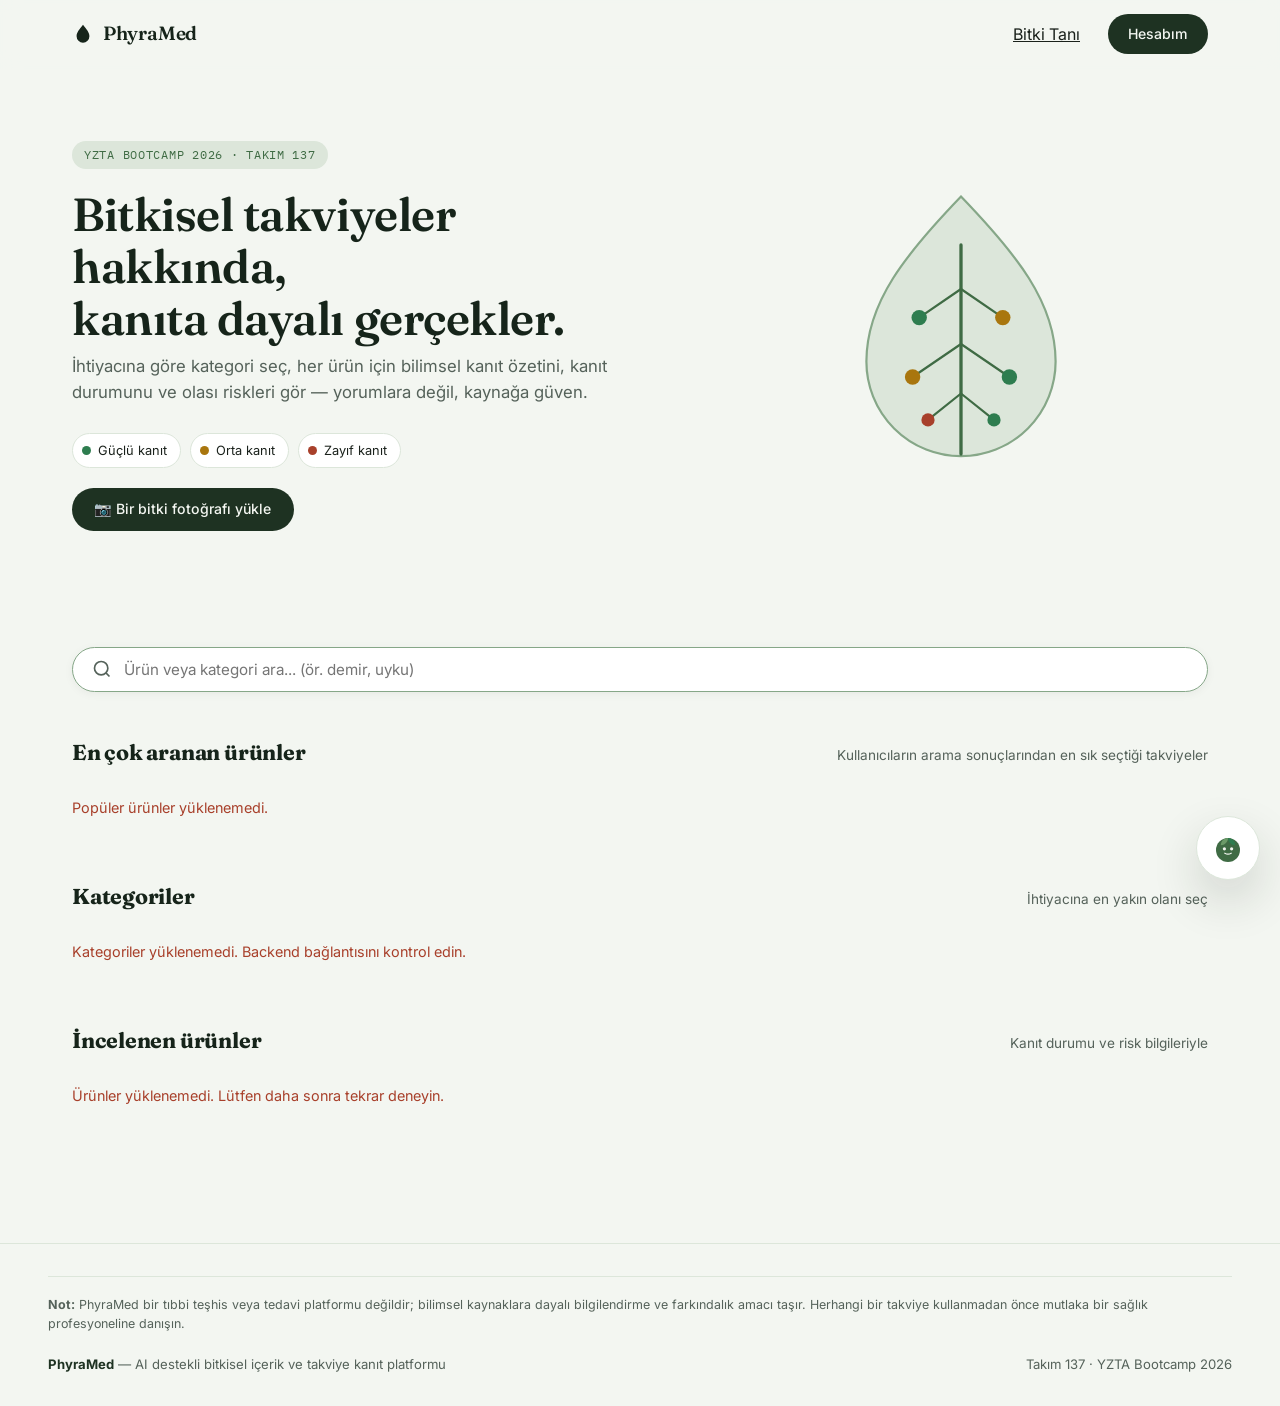
==== commit eaba9e0b: "Finalize visual recognition, safety, comments, and chatbot integration" ====
--- a/index.html
+++ b/index.html
@@ -77,7 +77,7 @@
     <section class="section" id="popular-section">
       <div class="section-head">
         <h2>En çok aranan ürünler</h2>
-        <span class="hint">Kullanıcıların en sık aradığı takviyeler</span>
+        <span class="hint">Kullanıcıların arama sonuçlarından en sık seçtiği takviyeler</span>
       </div>
       <div class="grid popular-products" id="popular-grid"></div>
     </section>
@@ -170,7 +170,7 @@
         const color = POPULAR_CARD_COLORS[i % POPULAR_CARD_COLORS.length];
         const link = document.createElement("a");
         link.className = "card popular-card";
-        link.href = `pages/urun.html?id=${encodeURIComponent(product.id)}`;
+        link.href = `pages/urun.html?id=${encodeURIComponent(product.id)}&v=20260802-final2`;
         link.style.background = color.bg;
         link.style.color = color.text;
         link.innerHTML = `
@@ -179,7 +179,7 @@
           <p class="desc" style="color:inherit;opacity:0.9;">
             ${PhyraMed.escapeHTML(product.usage_purpose || "")}
           </p>
-          <span class="popular-search-count">🔍 ${product.search_count ?? 0} kez arandı</span>
+          <span class="popular-search-count">🔍 ${product.search_count ?? 0} seçim</span>
         `;
         popGrid.appendChild(link);
       });
@@ -284,7 +284,7 @@
 
         link.className = "card product";
         link.href =
-          `pages/urun.html?id=${encodeURIComponent(product.id)}`;
+          `pages/urun.html?id=${encodeURIComponent(product.id)}&v=20260802-final2`;
 
         link.innerHTML = `
           <div class="card-top">
@@ -339,8 +339,8 @@
         </p>
       `;
     }
-  });
-  // --- Arama çubuğu ---
+
+    // --- Arama çubuğu ---
     const searchInput = document.getElementById("search-input");
     const searchResults = document.getElementById("search-results");
     const searchClear = document.getElementById("search-clear");
@@ -417,7 +417,11 @@
         html += `<div class="search-group-label">Ürünler</div>`;
         prods.forEach((p) => {
           html += `
-            <a class="search-result-row" href="pages/urun.html?id=${encodeURIComponent(p.id)}">
+            <a
+              class="search-result-row"
+              data-product-id="${p.id}"
+              href="pages/urun.html?id=${encodeURIComponent(p.id)}&v=20260802-final2"
+            >
               🌿 ${PhyraMed.escapeHTML(p.name)}
             </a>
           `;
@@ -427,8 +431,10 @@
       searchResults.innerHTML = html;
 
       searchResults.querySelectorAll("[data-category-id]").forEach((el) => {
-        el.addEventListener("click", () => {
+        el.addEventListener("click", async () => {
           const catId = Number(el.dataset.categoryId);
+          if (!Number.isInteger(catId) || catId <= 0) return;
+
           activeCategory = catId;
           searchResults.style.display = "none";
           searchInput.value = "";
@@ -438,11 +444,54 @@
             element.classList.toggle("active", Number(element.dataset.categoryId) === activeCategory);
           });
 
-          renderProducts(activeCategory);
-          document.getElementById("product-grid").scrollIntoView({ behavior: "smooth", block: "start" });
+          try {
+            const response = await fetch(
+              `${API_BASE_URL}/category/${encodeURIComponent(catId)}/search-selection`,
+              {
+                method: "POST",
+                keepalive: true,
+              }
+            );
+            if (!response.ok) {
+              throw new Error(`Kategori arama seçimi kaydedilemedi: ${response.status}`);
+            }
+          } catch (error) {
+            console.error("Kategori arama seçimi kaydedilemedi:", error);
+          } finally {
+            renderProducts(activeCategory);
+            document.getElementById("product-grid").scrollIntoView({ behavior: "smooth", block: "start" });
+          }
         });
       });
-    }
+
+      searchResults.querySelectorAll("[data-product-id]").forEach((el) => {
+        el.addEventListener("click", async (event) => {
+          event.preventDefault();
+
+          const productId = Number(el.dataset.productId);
+          const destination = el.href;
+
+          try {
+            const response = await fetch(
+              `${API_BASE_URL}/products/${encodeURIComponent(productId)}/search-selection`,
+              {
+                method: "POST",
+                keepalive: true,
+              }
+            );
+
+            if (!response.ok) {
+              throw new Error(`Arama seçimi kaydedilemedi: ${response.status}`);
+            }
+          } catch (error) {
+            console.error("Arama seçimi kaydedilemedi:", error);
+          } finally {
+            window.location.assign(destination);
+          }
+        });
+      });
+    }
+  });
   </script>
 </body>
 </html>
--- a/css/style.css
+++ b/css/style.css
@@ -327,61 +327,413 @@
 .history-item .date { font-size: 0.78rem; color: var(--muted); font-family: var(--font-mono); flex-shrink: 0; }
 
 /* ---------- Görsel tanıma (SCRUM-37) ---------- */
-.recognize-page { max-width: 38rem; margin: 0 auto; padding: 2.5rem 1.5rem 3rem; }
-.recognize-page h1 { font-size: 1.5rem; color: var(--forest-900); }
+.sr-only {
+  position: absolute;
+  width: 1px;
+  height: 1px;
+  padding: 0;
+  margin: -1px;
+  overflow: hidden;
+  clip: rect(0, 0, 0, 0);
+  white-space: nowrap;
+  border: 0;
+}
+
+.recognize-page {
+  max-width: 44rem;
+  margin: 0 auto;
+  padding: 2.5rem 1.5rem 3rem;
+}
+
+.recognize-heading {
+  margin-bottom: 1.25rem;
+}
+
+.recognize-heading h1 {
+  margin-top: 0.55rem;
+  font-size: clamp(1.8rem, 4vw, 2.35rem);
+  color: var(--forest-900);
+}
+
+.recognize-heading p {
+  max-width: 40rem;
+  margin-bottom: 0;
+}
+
+.ai-live-badge {
+  display: inline-flex;
+  align-items: center;
+  gap: 0.45rem;
+  padding: 0.3rem 0.7rem;
+  border: 1px solid var(--forest-300);
+  border-radius: 999px;
+  background: rgba(255, 255, 255, 0.65);
+  color: var(--forest-700);
+  font-family: var(--font-mono);
+  font-size: 0.72rem;
+  font-weight: 500;
+  letter-spacing: 0.02em;
+}
+
+.ai-live-dot {
+  width: 0.45rem;
+  height: 0.45rem;
+  border-radius: 50%;
+  background: var(--evidence-strong);
+  box-shadow: 0 0 0 4px rgba(46, 125, 79, 0.12);
+}
 
 .dropzone {
   display: flex;
   flex-direction: column;
   align-items: center;
   justify-content: center;
+  min-height: 13rem;
   border: 2px dashed var(--forest-300);
   border-radius: var(--radius-card);
   background: var(--surface);
   padding: 2.5rem 1.5rem;
   text-align: center;
   cursor: pointer;
-  transition: border-color 0.15s ease, background 0.15s ease;
-}
-.dropzone:hover, .dropzone.dragover { border-color: var(--forest-500); background: var(--forest-100); }
-.dropzone svg { color: var(--forest-500); margin-bottom: 0.75rem; }
-.dropzone .hint { font-size: 0.8rem; color: var(--muted); margin: 0.35rem 0 0; }
-.dropzone input[type="file"] { display: none; }
-
-.preview-wrap { margin-top: 1.25rem; text-align: center; }
+  box-shadow: var(--shadow-sm);
+  transition: border-color 0.15s ease, background 0.15s ease, transform 0.15s ease;
+}
+
+.dropzone:hover,
+.dropzone.dragover {
+  border-color: var(--forest-500);
+  background: var(--forest-100);
+  transform: translateY(-1px);
+}
+
+.dropzone svg {
+  color: var(--forest-500);
+  margin-bottom: 0.75rem;
+}
+
+.dropzone .hint {
+  max-width: 30rem;
+  font-size: 0.8rem;
+  color: var(--muted);
+  margin: 0.35rem 0 0;
+}
+
+.dropzone input[type="file"] {
+  display: none;
+}
+
+.upload-error {
+  margin: 0.75rem 0 0;
+  padding: 0.75rem 0.9rem;
+  border: 1px solid rgba(168, 64, 43, 0.28);
+  border-radius: var(--radius-sm);
+  background: var(--evidence-weak-bg);
+  color: var(--evidence-weak);
+  font-size: 0.84rem;
+}
+
+.preview-wrap {
+  margin-top: 1.25rem;
+  text-align: center;
+}
+
 .preview-wrap img {
-  max-width: 100%; max-height: 20rem; border-radius: var(--radius-card);
-  box-shadow: var(--shadow-md); object-fit: cover;
-}
-.preview-actions { display: flex; gap: 0.6rem; justify-content: center; margin-top: 1rem; }
+  width: 100%;
+  max-height: 25rem;
+  border-radius: var(--radius-card);
+  box-shadow: var(--shadow-md);
+  object-fit: contain;
+  background: var(--surface);
+}
+
+.file-meta {
+  margin: 0.65rem 0 0;
+  font-family: var(--font-mono);
+  font-size: 0.73rem;
+  color: var(--muted);
+  overflow-wrap: anywhere;
+}
+
+.preview-actions {
+  display: flex;
+  flex-wrap: wrap;
+  gap: 0.6rem;
+  justify-content: center;
+  margin-top: 1rem;
+}
+
 .btn-primary {
-  background: var(--forest-800); color: var(--paper); border: none; border-radius: 999px;
-  padding: 0.6rem 1.4rem; font-size: 0.88rem; font-weight: 500; cursor: pointer;
-  transition: background 0.15s ease;
-}
-.btn-primary:hover { background: var(--forest-900); }
-.btn-primary:disabled { opacity: 0.6; cursor: not-allowed; }
+  display: inline-flex;
+  align-items: center;
+  justify-content: center;
+  background: var(--forest-800);
+  color: var(--paper);
+  border: none;
+  border-radius: 999px;
+  padding: 0.65rem 1.4rem;
+  font-size: 0.88rem;
+  font-weight: 500;
+  cursor: pointer;
+  transition: background 0.15s ease, transform 0.15s ease;
+}
+
+.btn-primary:hover {
+  background: var(--forest-900);
+  transform: translateY(-1px);
+}
+
+.btn-primary:disabled,
+.btn-ghost:disabled {
+  opacity: 0.6;
+  cursor: not-allowed;
+  transform: none;
+}
+
 .btn-ghost {
-  background: none; border: 1px solid var(--forest-100); color: var(--forest-700);
-  border-radius: 999px; padding: 0.6rem 1.4rem; font-size: 0.88rem; font-weight: 500; cursor: pointer;
-}
-.btn-ghost:hover { background: var(--forest-100); }
-
-.analyzing { display: flex; align-items: center; gap: 0.6rem; justify-content: center; margin-top: 1rem; color: var(--muted); font-size: 0.88rem; }
+  background: none;
+  border: 1px solid var(--forest-300);
+  color: var(--forest-700);
+  border-radius: 999px;
+  padding: 0.65rem 1.4rem;
+  font-size: 0.88rem;
+  font-weight: 500;
+  cursor: pointer;
+}
+
+.btn-ghost:hover {
+  background: var(--forest-100);
+}
+
+.analyzing {
+  display: flex;
+  align-items: center;
+  gap: 0.6rem;
+  justify-content: center;
+  margin-top: 1rem;
+  color: var(--muted);
+  font-size: 0.88rem;
+}
+
 .spinner {
-  width: 1.1rem; height: 1.1rem; border-radius: 999px;
-  border: 2px solid var(--forest-100); border-top-color: var(--forest-500);
+  width: 1.1rem;
+  height: 1.1rem;
+  flex: 0 0 auto;
+  border-radius: 999px;
+  border: 2px solid var(--forest-100);
+  border-top-color: var(--forest-500);
   animation: spin 0.7s linear infinite;
 }
-@keyframes spin { to { transform: rotate(360deg); } }
+
+@keyframes spin {
+  to { transform: rotate(360deg); }
+}
 
 .result-card {
-  margin-top: 1.5rem; background: var(--surface); border: 1px solid var(--forest-100);
-  border-radius: var(--radius-card); padding: 1.4rem; box-shadow: var(--shadow-sm);
-}
+  margin-top: 1.5rem;
+  background: var(--surface);
+  border: 1px solid var(--forest-100);
+  border-radius: var(--radius-card);
+  padding: clamp(1.25rem, 4vw, 1.7rem);
+  box-shadow: var(--shadow-md);
+}
+
+.result-card--neutral {
+  border-color: var(--forest-300);
+}
+
+.result-card--error {
+  border-color: rgba(168, 64, 43, 0.35);
+  background: linear-gradient(180deg, var(--surface), var(--evidence-weak-bg));
+}
+
+.result-heading-row {
+  display: flex;
+  align-items: flex-start;
+  justify-content: space-between;
+  gap: 1rem;
+  margin-bottom: 1rem;
+}
+
+.result-heading-row h2 {
+  margin: 0.2rem 0 0;
+  color: var(--forest-900);
+  font-size: clamp(1.45rem, 4vw, 1.9rem);
+}
+
+.result-eyebrow {
+  color: var(--forest-500);
+  font-family: var(--font-mono);
+  font-size: 0.68rem;
+  font-weight: 500;
+  letter-spacing: 0.08em;
+}
+
+.scientific-line {
+  margin: 0.25rem 0 0;
+  color: var(--muted);
+  font-size: 0.83rem;
+  font-style: italic;
+}
+
+.visual-description {
+  margin-bottom: 1rem;
+  color: var(--ink);
+  font-size: 0.94rem;
+}
+
 .result-card .confidence {
-  font-family: var(--font-mono); font-size: 0.76rem; color: var(--forest-500);
-  background: var(--forest-100); border-radius: 999px; padding: 0.2rem 0.65rem;
+  flex: 0 0 auto;
+  font-family: var(--font-mono);
+  font-size: 0.72rem;
+  border-radius: 999px;
+  padding: 0.3rem 0.7rem;
+  white-space: nowrap;
+}
+
+.confidence--high {
+  color: var(--evidence-strong);
+  background: var(--evidence-strong-bg);
+}
+
+.confidence--medium {
+  color: var(--evidence-middle);
+  background: var(--evidence-middle-bg);
+}
+
+.confidence--low {
+  color: var(--evidence-weak);
+  background: var(--evidence-weak-bg);
+}
+
+.analysis-meta {
+  display: flex;
+  flex-wrap: wrap;
+  gap: 0.45rem;
+  margin: 0 0 1.15rem;
+}
+
+.analysis-meta span {
+  padding: 0.25rem 0.55rem;
+  border: 1px solid var(--forest-100);
+  border-radius: 999px;
+  background: var(--paper);
+  color: var(--muted);
+  font-family: var(--font-mono);
+  font-size: 0.67rem;
+}
+
+.catalog-match-block {
+  margin-top: 1rem;
+  padding-top: 1rem;
+  border-top: 1px solid var(--forest-100);
+}
+
+.catalog-match-title {
+  display: flex;
+  align-items: center;
+  gap: 0.5rem;
+  margin-bottom: 0.75rem;
+  color: var(--forest-700);
+  font-size: 0.82rem;
+  font-weight: 600;
+}
+
+.catalog-check {
+  display: inline-flex;
+  align-items: center;
+  justify-content: center;
+  width: 1.25rem;
+  height: 1.25rem;
+  border-radius: 50%;
+  background: var(--evidence-strong-bg);
+  color: var(--evidence-strong);
+  font-size: 0.75rem;
+}
+
+.matched-product-card {
+  display: flex;
+  align-items: center;
+  justify-content: space-between;
+  gap: 1rem;
+  padding: 1rem;
+  border: 1px solid var(--forest-100);
+  border-radius: var(--radius-sm);
+  background: var(--paper);
+}
+
+.matched-product-copy {
+  min-width: 0;
+}
+
+.matched-product-category {
+  color: var(--forest-500);
+  font-family: var(--font-mono);
+  font-size: 0.66rem;
+  text-transform: uppercase;
+  letter-spacing: 0.04em;
+}
+
+.matched-product-card h3 {
+  margin: 0.15rem 0 0.35rem;
+  color: var(--forest-900);
+  font-size: 1.05rem;
+}
+
+.matched-product-card p {
+  margin: 0 0 0.45rem;
+  font-size: 0.82rem;
+}
+
+.evidence-mini {
+  color: var(--muted);
+  font-size: 0.74rem;
+}
+
+.matched-product-link {
+  flex: 0 0 auto;
+  text-decoration: none;
+  font-size: 0.8rem;
+  padding-inline: 1rem;
+}
+
+.catalog-empty-note {
+  display: grid;
+  gap: 0.2rem;
+  margin-top: 1rem;
+  padding: 0.85rem 1rem;
+  border: 1px dashed var(--forest-300);
+  border-radius: var(--radius-sm);
+  background: var(--paper);
+  color: var(--muted);
+  font-size: 0.8rem;
+}
+
+.catalog-empty-note strong {
+  color: var(--forest-700);
+}
+
+.result-disclaimer {
+  margin: 1rem 0 0;
+  padding-top: 0.85rem;
+  border-top: 1px solid var(--forest-100);
+  color: var(--muted);
+  font-size: 0.76rem;
+}
+
+@media (max-width: 560px) {
+  .result-heading-row,
+  .matched-product-card {
+    align-items: stretch;
+    flex-direction: column;
+  }
+
+  .result-card .confidence {
+    align-self: flex-start;
+  }
+
+  .matched-product-link {
+    width: 100%;
+  }
 }
 
 /* ---------- Footer ---------- */
@@ -503,6 +855,66 @@
   transition: background 0.15s ease;
 }
 .chat-form button:hover { background: var(--forest-900); }
+
+/* ---------- Görsel tanıma güvenlik kanıtları ---------- */
+.result-card--uncertain {
+  border-color: rgba(173, 119, 9, 0.35);
+  background: linear-gradient(180deg, var(--surface), rgba(250, 246, 232, 0.7));
+}
+
+.botanical-evidence {
+  display: grid;
+  gap: 0.75rem;
+  margin: 0 0 1rem;
+  padding: 0.9rem 1rem;
+  border: 1px solid var(--forest-100);
+  border-radius: var(--radius-sm);
+  background: var(--paper);
+  color: var(--muted);
+  font-size: 0.8rem;
+}
+
+.botanical-evidence div {
+  display: grid;
+  gap: 0.25rem;
+}
+
+.botanical-evidence strong,
+.alternative-note strong,
+.match-explanation {
+  color: var(--forest-700);
+}
+
+.botanical-evidence ul {
+  margin: 0.15rem 0 0 1rem;
+  padding: 0;
+}
+
+.botanical-evidence li + li {
+  margin-top: 0.2rem;
+}
+
+.alternative-note {
+  display: grid;
+  gap: 0.2rem;
+  margin: 0 0 1rem;
+  padding: 0.8rem 1rem;
+  border-left: 3px solid var(--evidence-middle);
+  border-radius: 0 var(--radius-sm) var(--radius-sm) 0;
+  background: var(--evidence-middle-bg);
+  color: var(--muted);
+  font-size: 0.8rem;
+}
+
+.match-explanation {
+  margin: -0.25rem 0 0.8rem;
+  font-size: 0.78rem;
+}
+
+.catalog-empty-note--warning {
+  border-color: rgba(173, 119, 9, 0.45);
+  background: var(--evidence-middle-bg);
+}
 
 .search-section {
   position: relative;
@@ -676,6 +1088,19 @@
   margin: 0 0 0.9rem;
 }
 
+
+
+.analysis-sample-warning {
+  margin: -0.25rem 0 0.9rem;
+  padding: 0.65rem 0.75rem;
+  border: 1px solid var(--evidence-middle);
+  border-radius: 8px;
+  background: rgba(181, 126, 0, 0.08);
+  color: var(--forest-800);
+  font-size: 0.82rem;
+  line-height: 1.45;
+}
+
 .sentiment-bar {
   display: flex;
   height: 0.6rem;
@@ -704,3 +1129,24 @@
 }
 .ai-side-effects ul { margin: 0.3rem 0 0; padding-left: 1.1rem; }
 
+/* ---------- Chat önerileri: dar ekranda yatay taşmayı önler ---------- */
+.quick-replies {
+  flex-wrap: wrap;
+  overflow-x: hidden;
+  overflow-y: auto;
+  max-height: 5.5rem;
+  align-content: flex-start;
+}
+
+.quick-replies button {
+  flex: 0 1 auto;
+  white-space: normal;
+  text-align: center;
+}
+
+/* ---------- Final görsel güven kalibrasyonu ---------- */
+.confidence--unverified {
+  color: var(--evidence-middle);
+  background: var(--evidence-middle-bg);
+  border: 1px solid rgba(173, 119, 9, 0.28);
+}
